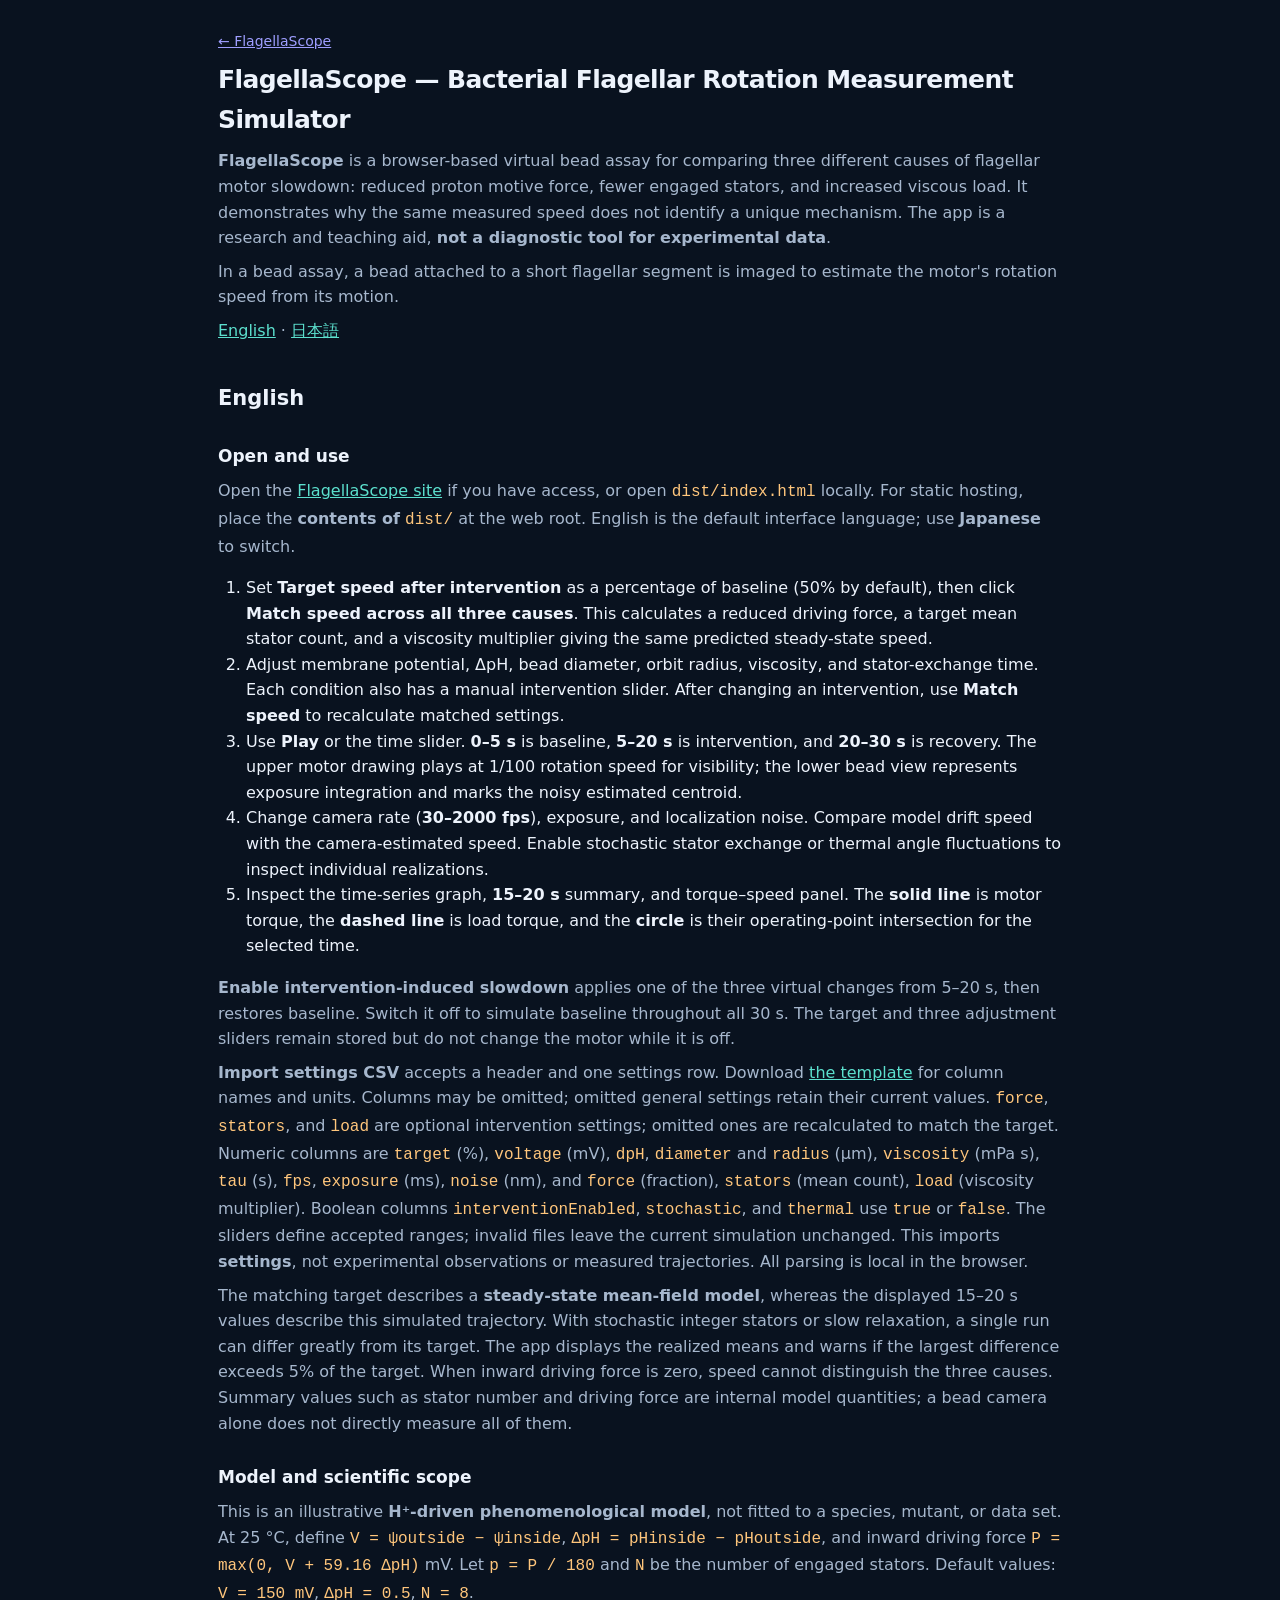
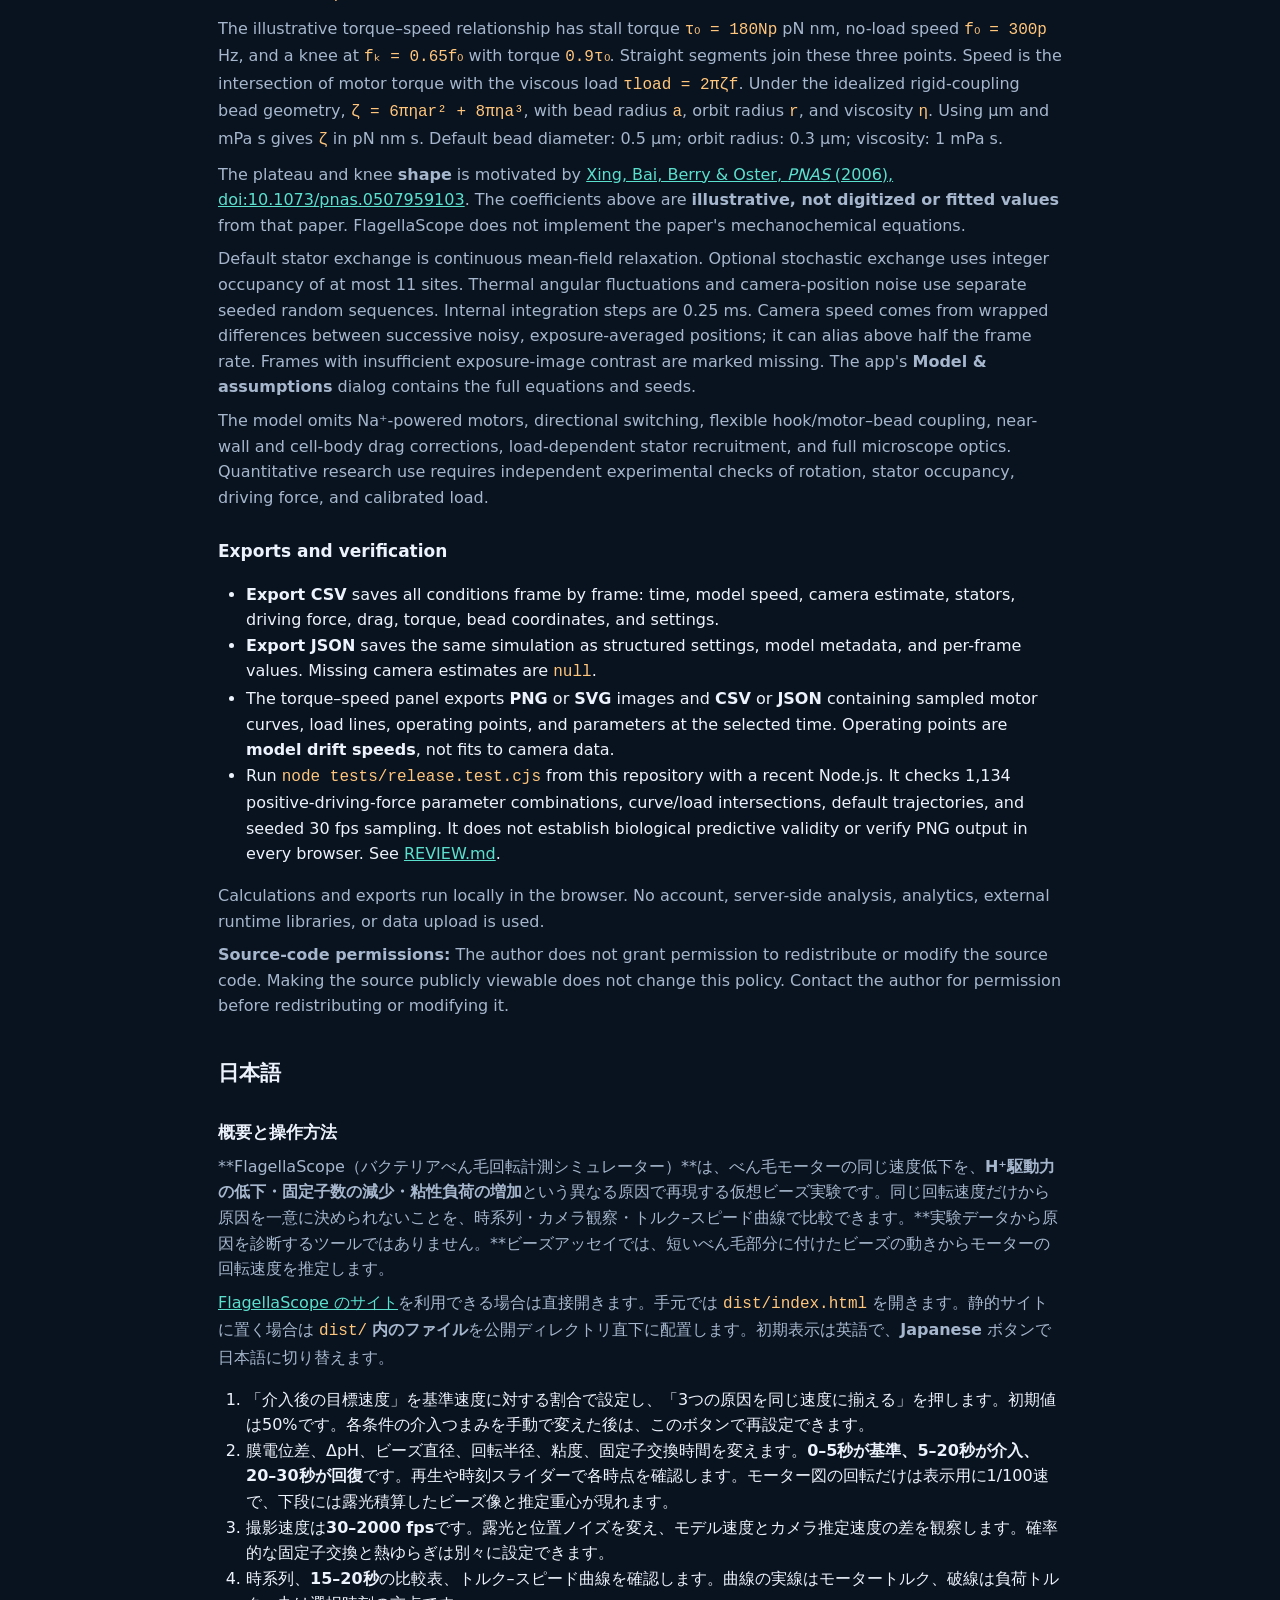
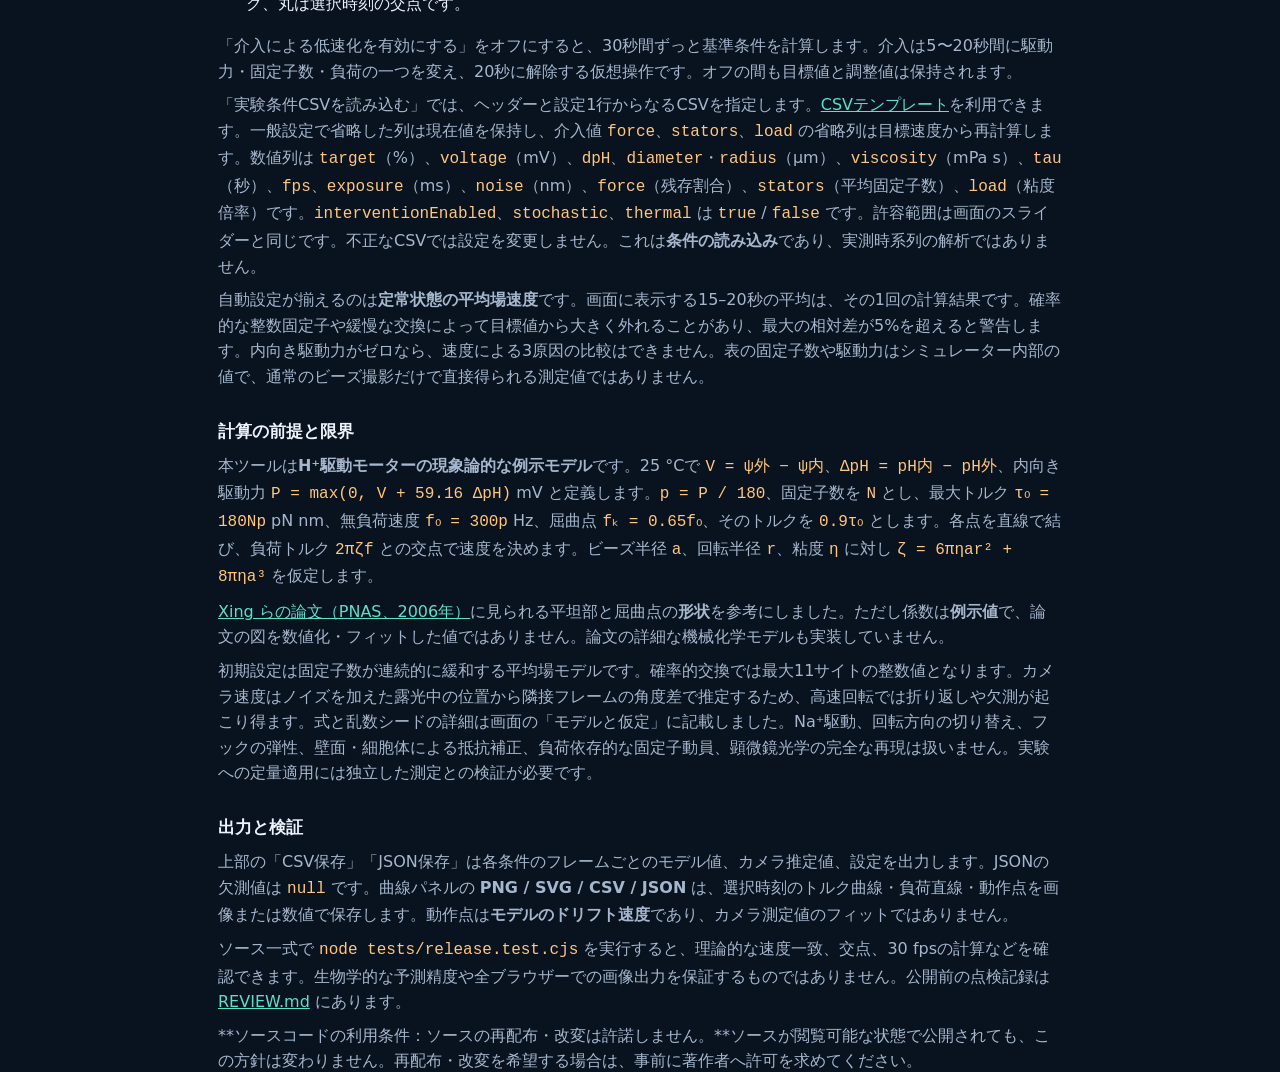
==== README.html @ 9fe5d540 "Add files via upload" ====
<!doctype html><html lang="en"><meta charset="utf-8"><meta name="viewport" content="width=device-width, initial-scale=1"><title>FlagellaScope README</title><link rel="stylesheet" href="style.css"><style>main{max-width:900px}article{overflow-wrap:anywhere}article p,article li{font-size:16px}article h2{margin-top:38px}article h3{margin-top:28px}article a{color:var(--green)}article code{color:var(--orange)}article ol,article ul{padding-left:28px}</style><main><p><a href="index.html">← FlagellaScope</a></p><article><h1>FlagellaScope — Bacterial Flagellar Rotation Measurement Simulator</h1>
<p><strong>FlagellaScope</strong> is a browser-based virtual bead assay for comparing three different causes of flagellar motor slowdown: reduced proton motive force, fewer engaged stators, and increased viscous load. It demonstrates why the same measured speed does not identify a unique mechanism. The app is a research and teaching aid, <strong>not a diagnostic tool for experimental data</strong>.</p>
<p>In a bead assay, a bead attached to a short flagellar segment is imaged to estimate the motor&#39;s rotation speed from its motion.</p>
<p><a href="#english">English</a> · <a href="#%E6%97%A5%E6%9C%AC%E8%AA%9E">日本語</a></p>
<h2>English</h2>
<h3>Open and use</h3>
<p>Open the <a href="https://motor-causality-lab.yvm001.chatgpt.site">FlagellaScope site</a> if you have access, or open <code>dist/index.html</code> locally. For static hosting, place the <strong>contents of</strong> <code>dist/</code> at the web root. English is the default interface language; use <strong>Japanese</strong> to switch.</p>
<ol>
<li>Set <strong>Target speed after intervention</strong> as a percentage of baseline (50% by default), then click <strong>Match speed across all three causes</strong>. This calculates a reduced driving force, a target mean stator count, and a viscosity multiplier giving the same predicted steady-state speed.</li>
<li>Adjust membrane potential, ΔpH, bead diameter, orbit radius, viscosity, and stator-exchange time. Each condition also has a manual intervention slider. After changing an intervention, use <strong>Match speed</strong> to recalculate matched settings.</li>
<li>Use <strong>Play</strong> or the time slider. <strong>0–5 s</strong> is baseline, <strong>5–20 s</strong> is intervention, and <strong>20–30 s</strong> is recovery. The upper motor drawing plays at 1/100 rotation speed for visibility; the lower bead view represents exposure integration and marks the noisy estimated centroid.</li>
<li>Change camera rate (<strong>30–2000 fps</strong>), exposure, and localization noise. Compare model drift speed with the camera-estimated speed. Enable stochastic stator exchange or thermal angle fluctuations to inspect individual realizations.</li>
<li>Inspect the time-series graph, <strong>15–20 s</strong> summary, and torque–speed panel. The <strong>solid line</strong> is motor torque, the <strong>dashed line</strong> is load torque, and the <strong>circle</strong> is their operating-point intersection for the selected time.</li>
</ol>
<p><strong>Enable intervention-induced slowdown</strong> applies one of the three virtual changes from 5–20 s, then restores baseline. Switch it off to simulate baseline throughout all 30 s. The target and three adjustment sliders remain stored but do not change the motor while it is off.</p>
<p><strong>Import settings CSV</strong> accepts a header and one settings row. Download <a href="conditions-template.csv">the template</a> for column names and units. Columns may be omitted; omitted general settings retain their current values. <code>force</code>, <code>stators</code>, and <code>load</code> are optional intervention settings; omitted ones are recalculated to match the target. Numeric columns are <code>target</code> (%), <code>voltage</code> (mV), <code>dpH</code>, <code>diameter</code> and <code>radius</code> (μm), <code>viscosity</code> (mPa s), <code>tau</code> (s), <code>fps</code>, <code>exposure</code> (ms), <code>noise</code> (nm), and <code>force</code> (fraction), <code>stators</code> (mean count), <code>load</code> (viscosity multiplier). Boolean columns <code>interventionEnabled</code>, <code>stochastic</code>, and <code>thermal</code> use <code>true</code> or <code>false</code>. The sliders define accepted ranges; invalid files leave the current simulation unchanged. This imports <strong>settings</strong>, not experimental observations or measured trajectories. All parsing is local in the browser.</p>
<p>The matching target describes a <strong>steady-state mean-field model</strong>, whereas the displayed 15–20 s values describe this simulated trajectory. With stochastic integer stators or slow relaxation, a single run can differ greatly from its target. The app displays the realized means and warns if the largest difference exceeds 5% of the target. When inward driving force is zero, speed cannot distinguish the three causes. Summary values such as stator number and driving force are internal model quantities; a bead camera alone does not directly measure all of them.</p>
<h3>Model and scientific scope</h3>
<p>This is an illustrative <strong>H⁺-driven phenomenological model</strong>, not fitted to a species, mutant, or data set. At 25 °C, define <code>V = ψoutside − ψinside</code>, <code>ΔpH = pHinside − pHoutside</code>, and inward driving force <code>P = max(0, V + 59.16 ΔpH)</code> mV. Let <code>p = P / 180</code> and <code>N</code> be the number of engaged stators. Default values: <code>V = 150 mV</code>, <code>ΔpH = 0.5</code>, <code>N = 8</code>.</p>
<p>The illustrative torque–speed relationship has stall torque <code>τ₀ = 180Np</code> pN nm, no-load speed <code>f₀ = 300p</code> Hz, and a knee at <code>fₖ = 0.65f₀</code> with torque <code>0.9τ₀</code>. Straight segments join these three points. Speed is the intersection of motor torque with the viscous load <code>τload = 2πζf</code>. Under the idealized rigid-coupling bead geometry, <code>ζ = 6πηar² + 8πηa³</code>, with bead radius <code>a</code>, orbit radius <code>r</code>, and viscosity <code>η</code>. Using μm and mPa s gives <code>ζ</code> in pN nm s. Default bead diameter: 0.5 μm; orbit radius: 0.3 μm; viscosity: 1 mPa s.</p>
<p>The plateau and knee <strong>shape</strong> is motivated by <a href="https://doi.org/10.1073/pnas.0507959103">Xing, Bai, Berry &amp; Oster, <em>PNAS</em> (2006), doi:10.1073/pnas.0507959103</a>. The coefficients above are <strong>illustrative, not digitized or fitted values</strong> from that paper. FlagellaScope does not implement the paper&#39;s mechanochemical equations.</p>
<p>Default stator exchange is continuous mean-field relaxation. Optional stochastic exchange uses integer occupancy of at most 11 sites. Thermal angular fluctuations and camera-position noise use separate seeded random sequences. Internal integration steps are 0.25 ms. Camera speed comes from wrapped differences between successive noisy, exposure-averaged positions; it can alias above half the frame rate. Frames with insufficient exposure-image contrast are marked missing. The app&#39;s <strong>Model &amp; assumptions</strong> dialog contains the full equations and seeds.</p>
<p>The model omits Na⁺-powered motors, directional switching, flexible hook/motor–bead coupling, near-wall and cell-body drag corrections, load-dependent stator recruitment, and full microscope optics. Quantitative research use requires independent experimental checks of rotation, stator occupancy, driving force, and calibrated load.</p>
<h3>Exports and verification</h3>
<ul>
<li><strong>Export CSV</strong> saves all conditions frame by frame: time, model speed, camera estimate, stators, driving force, drag, torque, bead coordinates, and settings.</li>
<li><strong>Export JSON</strong> saves the same simulation as structured settings, model metadata, and per-frame values. Missing camera estimates are <code>null</code>.</li>
<li>The torque–speed panel exports <strong>PNG</strong> or <strong>SVG</strong> images and <strong>CSV</strong> or <strong>JSON</strong> containing sampled motor curves, load lines, operating points, and parameters at the selected time. Operating points are <strong>model drift speeds</strong>, not fits to camera data.</li>
<li>Run <code>node tests/release.test.cjs</code> from this repository with a recent Node.js. It checks 1,134 positive-driving-force parameter combinations, curve/load intersections, default trajectories, and seeded 30 fps sampling. It does not establish biological predictive validity or verify PNG output in every browser. See <a href="REVIEW.md">REVIEW.md</a>.</li>
</ul>
<p>Calculations and exports run locally in the browser. No account, server-side analysis, analytics, external runtime libraries, or data upload is used.</p>
<p><strong>Source-code permissions:</strong> The author does not grant permission to redistribute or modify the source code. Making the source publicly viewable does not change this policy. Contact the author for permission before redistributing or modifying it.</p>
<h2>日本語</h2>
<h3>概要と操作方法</h3>
<p>**FlagellaScope（バクテリアべん毛回転計測シミュレーター）**は、べん毛モーターの同じ速度低下を、<strong>H⁺駆動力の低下・固定子数の減少・粘性負荷の増加</strong>という異なる原因で再現する仮想ビーズ実験です。同じ回転速度だけから原因を一意に決められないことを、時系列・カメラ観察・トルク–スピード曲線で比較できます。**実験データから原因を診断するツールではありません。**ビーズアッセイでは、短いべん毛部分に付けたビーズの動きからモーターの回転速度を推定します。</p>
<p><a href="https://motor-causality-lab.yvm001.chatgpt.site">FlagellaScope のサイト</a>を利用できる場合は直接開きます。手元では <code>dist/index.html</code> を開きます。静的サイトに置く場合は <code>dist/</code> <strong>内のファイル</strong>を公開ディレクトリ直下に配置します。初期表示は英語で、<strong>Japanese</strong> ボタンで日本語に切り替えます。</p>
<ol>
<li>「介入後の目標速度」を基準速度に対する割合で設定し、「3つの原因を同じ速度に揃える」を押します。初期値は50%です。各条件の介入つまみを手動で変えた後は、このボタンで再設定できます。</li>
<li>膜電位差、ΔpH、ビーズ直径、回転半径、粘度、固定子交換時間を変えます。<strong>0–5秒が基準、5–20秒が介入、20–30秒が回復</strong>です。再生や時刻スライダーで各時点を確認します。モーター図の回転だけは表示用に1/100速で、下段には露光積算したビーズ像と推定重心が現れます。</li>
<li>撮影速度は<strong>30–2000 fps</strong>です。露光と位置ノイズを変え、モデル速度とカメラ推定速度の差を観察します。確率的な固定子交換と熱ゆらぎは別々に設定できます。</li>
<li>時系列、<strong>15–20秒</strong>の比較表、トルク–スピード曲線を確認します。曲線の実線はモータートルク、破線は負荷トルク、丸は選択時刻の交点です。</li>
</ol>
<p>「介入による低速化を有効にする」をオフにすると、30秒間ずっと基準条件を計算します。介入は5〜20秒間に駆動力・固定子数・負荷の一つを変え、20秒に解除する仮想操作です。オフの間も目標値と調整値は保持されます。</p>
<p>「実験条件CSVを読み込む」では、ヘッダーと設定1行からなるCSVを指定します。<a href="conditions-template.csv">CSVテンプレート</a>を利用できます。一般設定で省略した列は現在値を保持し、介入値 <code>force</code>、<code>stators</code>、<code>load</code> の省略列は目標速度から再計算します。数値列は <code>target</code>（%）、<code>voltage</code>（mV）、<code>dpH</code>、<code>diameter</code>・<code>radius</code>（μm）、<code>viscosity</code>（mPa s）、<code>tau</code>（秒）、<code>fps</code>、<code>exposure</code>（ms）、<code>noise</code>（nm）、<code>force</code>（残存割合）、<code>stators</code>（平均固定子数）、<code>load</code>（粘度倍率）です。<code>interventionEnabled</code>、<code>stochastic</code>、<code>thermal</code> は <code>true</code> / <code>false</code> です。許容範囲は画面のスライダーと同じです。不正なCSVでは設定を変更しません。これは<strong>条件の読み込み</strong>であり、実測時系列の解析ではありません。</p>
<p>自動設定が揃えるのは<strong>定常状態の平均場速度</strong>です。画面に表示する15–20秒の平均は、その1回の計算結果です。確率的な整数固定子や緩慢な交換によって目標値から大きく外れることがあり、最大の相対差が5%を超えると警告します。内向き駆動力がゼロなら、速度による3原因の比較はできません。表の固定子数や駆動力はシミュレーター内部の値で、通常のビーズ撮影だけで直接得られる測定値ではありません。</p>
<h3>計算の前提と限界</h3>
<p>本ツールは<strong>H⁺駆動モーターの現象論的な例示モデル</strong>です。25 °Cで <code>V = ψ外 − ψ内</code>、<code>ΔpH = pH内 − pH外</code>、内向き駆動力 <code>P = max(0, V + 59.16 ΔpH)</code> mV と定義します。<code>p = P / 180</code>、固定子数を <code>N</code> とし、最大トルク <code>τ₀ = 180Np</code> pN nm、無負荷速度 <code>f₀ = 300p</code> Hz、屈曲点 <code>fₖ = 0.65f₀</code>、そのトルクを <code>0.9τ₀</code> とします。各点を直線で結び、負荷トルク <code>2πζf</code> との交点で速度を決めます。ビーズ半径 <code>a</code>、回転半径 <code>r</code>、粘度 <code>η</code> に対し <code>ζ = 6πηar² + 8πηa³</code> を仮定します。</p>
<p><a href="https://doi.org/10.1073/pnas.0507959103">Xing らの論文（PNAS、2006年）</a>に見られる平坦部と屈曲点の<strong>形状</strong>を参考にしました。ただし係数は<strong>例示値</strong>で、論文の図を数値化・フィットした値ではありません。論文の詳細な機械化学モデルも実装していません。</p>
<p>初期設定は固定子数が連続的に緩和する平均場モデルです。確率的交換では最大11サイトの整数値となります。カメラ速度はノイズを加えた露光中の位置から隣接フレームの角度差で推定するため、高速回転では折り返しや欠測が起こり得ます。式と乱数シードの詳細は画面の「モデルと仮定」に記載しました。Na⁺駆動、回転方向の切り替え、フックの弾性、壁面・細胞体による抵抗補正、負荷依存的な固定子動員、顕微鏡光学の完全な再現は扱いません。実験への定量適用には独立した測定との検証が必要です。</p>
<h3>出力と検証</h3>
<p>上部の「CSV保存」「JSON保存」は各条件のフレームごとのモデル値、カメラ推定値、設定を出力します。JSONの欠測値は <code>null</code> です。曲線パネルの <strong>PNG / SVG / CSV / JSON</strong> は、選択時刻のトルク曲線・負荷直線・動作点を画像または数値で保存します。動作点は<strong>モデルのドリフト速度</strong>であり、カメラ測定値のフィットではありません。</p>
<p>ソース一式で <code>node tests/release.test.cjs</code> を実行すると、理論的な速度一致、交点、30 fpsの計算などを確認できます。生物学的な予測精度や全ブラウザーでの画像出力を保証するものではありません。公開前の点検記録は <a href="REVIEW.md">REVIEW.md</a> にあります。</p>
<p>**ソースコードの利用条件：ソースの再配布・改変は許諾しません。**ソースが閲覧可能な状態で公開されても、この方針は変わりません。再配布・改変を希望する場合は、事前に著作者へ許可を求めてください。</p>
</article></main></html>
---- style.css ----
*{box-sizing:border-box} :root{color-scheme:dark;--bg:#09121f;--panel:#101e30;--line:#29394e;--text:#edf3fc;--muted:#a6b7cd;--green:#5ce0ce;--blue:#79aaff;--orange:#ffc67c}body{margin:0;background:var(--bg);color:var(--text);font:16px/1.6 system-ui,-apple-system,'Noto Sans JP',sans-serif}header{padding:22px 32px;border-bottom:1px solid var(--line);display:flex;align-items:center;justify-content:space-between;gap:20px}h1{font-size:25px;margin:2px 0;font-weight:650;letter-spacing:-.6px}h2{font-size:21px;margin:0}h3{font-size:17px;margin:24px 0 6px}p{color:var(--muted);margin:8px 0;font-size:14px}.kicker{font-size:12px;color:var(--green);letter-spacing:1.7px;font-weight:650}button,select{font:inherit;font-size:14px;color:var(--text);border:1px solid var(--line);background:#18283d;border-radius:8px;padding:9px 13px;cursor:pointer}button:hover{background:#233a52}button:focus-visible,select:focus-visible,input:focus-visible{outline:2px solid var(--green);outline-offset:3px}.primary{background:var(--green);color:#062b2a;border-color:var(--green);font-weight:650}.primary:hover{background:#8aeee0}main{max-width:1700px;margin:auto;padding:22px 28px 50px}.intro{display:flex;align-items:center;justify-content:space-between;gap:20px;margin-bottom:24px}.intro h2{font-size:27px}.badge{font-size:13px;color:#b6cde5;border:1px solid var(--line);border-radius:20px;padding:6px 12px;white-space:nowrap}.bench{display:grid;grid-template-columns:285px minmax(0,1fr);gap:20px}.controls{border:1px solid var(--line);border-radius:14px;background:var(--panel);padding:19px;align-self:start}.section-head{display:flex;justify-content:space-between;align-items:center;gap:15px;flex-wrap:wrap}.section-head h2{font-size:18px}.control-group{padding:22px 0;border-bottom:1px solid var(--line)}.control-group:last-child{border:0;padding-bottom:0}.control-group>label,.field>label{display:flex;justify-content:space-between;gap:10px;font-size:14px;margin:14px 0 7px}.field output,output{font-variant-numeric:tabular-nums;color:#e5f4ff}.field small{color:var(--muted);font-size:12px}.field{margin:14px 0}input[type=range]{width:100%;accent-color:var(--green);cursor:pointer}.control-group button{width:100%;margin-top:12px}.check{justify-content:flex-start!important;align-items:center}.check input{accent-color:var(--green);width:17px;height:17px}.transport{display:flex;align-items:center;gap:10px;flex-wrap:wrap;padding:14px;background:var(--panel);border:1px solid var(--line);border-radius:12px}.transport input{flex:1;min-width:100px}.transport label{font-size:14px}.transport output{min-width:65px;font-size:14px}.timeline-labels{display:flex;justify-content:space-between;color:var(--muted);font-size:12px;margin:8px 4px 15px}.lanes{display:grid;grid-template-columns:repeat(3,minmax(0,1fr));gap:12px}.lane{--accent:var(--green);border:1px solid var(--line);border-top:3px solid var(--accent);background:var(--panel);border-radius:12px;overflow:hidden;padding:16px}.lane h3{font-size:17px;margin:0;color:var(--accent)}.lane .tag{font-size:12px;color:var(--muted)}.speed{font-size:33px;letter-spacing:-1px;font-variant-numeric:tabular-nums;line-height:1.25;margin-top:12px}.speed small{font-size:14px;color:var(--muted);letter-spacing:0}.lane canvas{width:100%;height:auto;display:block;margin:5px 0}.stats{display:grid;grid-template-columns:1fr auto;font-size:13px;gap:5px}.stats span:nth-child(odd){color:var(--muted)}.adjust{padding-top:12px;border-top:1px solid var(--line);margin-top:12px}.adjust label{display:flex;justify-content:space-between;font-size:13px}.warning{min-height:44px;margin-top:10px;color:var(--orange);font-size:12px;line-height:1.5}.view-note{font-size:12px;margin:13px 3px 20px}.plot-panel,.comparison{background:var(--panel);border:1px solid var(--line);padding:20px;border-radius:12px;margin-top:18px}.plot-panel canvas{display:block;width:100%;height:auto;margin-top:15px}.table-wrap{overflow:auto}table{border-collapse:collapse;width:100%;font-size:14px;margin:18px 0}th,td{text-align:right;padding:10px;border-bottom:1px solid var(--line);white-space:nowrap;font-variant-numeric:tabular-nums}th:first-child,td:first-child{text-align:left}th{font-weight:500;color:var(--muted)}th:nth-child(2){color:var(--green)}th:nth-child(3){color:var(--blue)}th:nth-child(4){color:var(--orange)}#matchStatus{font-size:13px;color:var(--green);margin-top:10px}dialog{background:var(--panel);color:var(--text);border:1px solid var(--line);border-radius:14px;max-width:800px;width:calc(100% - 30px);max-height:85vh;padding:0}dialog::backdrop{background:#000a}.modal{padding:28px}.modal p{font-size:15px}.close{float:right;font-size:22px;padding:1px 12px}@media(min-width:1600px){.lane canvas{max-height:300px}}@media(max-width:1150px){.bench{grid-template-columns:240px minmax(0,1fr)}main{padding:20px 16px}.lane{padding:11px}.speed{font-size:27px}.stats{font-size:12px}}@media(max-width:900px){.bench{display:flex;flex-direction:column}.controls{width:100%;display:grid;grid-template-columns:repeat(3,minmax(0,1fr));gap:20px}.controls>.section-head{grid-column:1/-1}.control-group{border:0;padding:0}.intro{align-items:flex-start}.badge{white-space:normal}}@media(max-width:620px){header{padding:16px}.intro{display:block}.badge{display:inline-block;margin-top:10px}.intro h2{font-size:23px}.controls{display:block}.control-group{padding-top:20px}.lanes{grid-template-columns:1fr}.lane{padding:18px}.lane canvas{height:260px;width:100%;object-fit:contain}.speed{font-size:34px}.stats{font-size:14px}.transport{gap:8px}.transport input{order:8;flex-basis:70%}.timeline-labels{font-size:11px}.plot-panel{padding:14px}.plot-panel canvas{min-height:180px}.section-head select{max-width:100%}h1{font-size:21px}}
header{flex-wrap:wrap}header>div{flex:1;min-width:200px}
 #matchStatus.warning-state{color:var(--orange)}
 .torque-plot{overflow-x:auto}.torque-plot svg{display:block;width:100%;height:auto;min-width:640px}.plot-actions{display:flex;gap:8px;flex-wrap:wrap}

.header-actions{display:flex;align-items:center;gap:12px;flex-wrap:wrap}.header-actions a,.control-group a{color:var(--green)}.assay-note{max-width:760px;font-size:14px;margin:3px 0 0}.control-group input[type=file]{width:100%;max-width:100%;font-size:13px}.control-group input[type=file]::file-selector-button{font:inherit;color:var(--text);background:#18283d;border:1px solid var(--line);border-radius:8px;padding:6px;cursor:pointer}.control-group input:disabled{opacity:.45;cursor:not-allowed}#importStatus{overflow-wrap:anywhere}
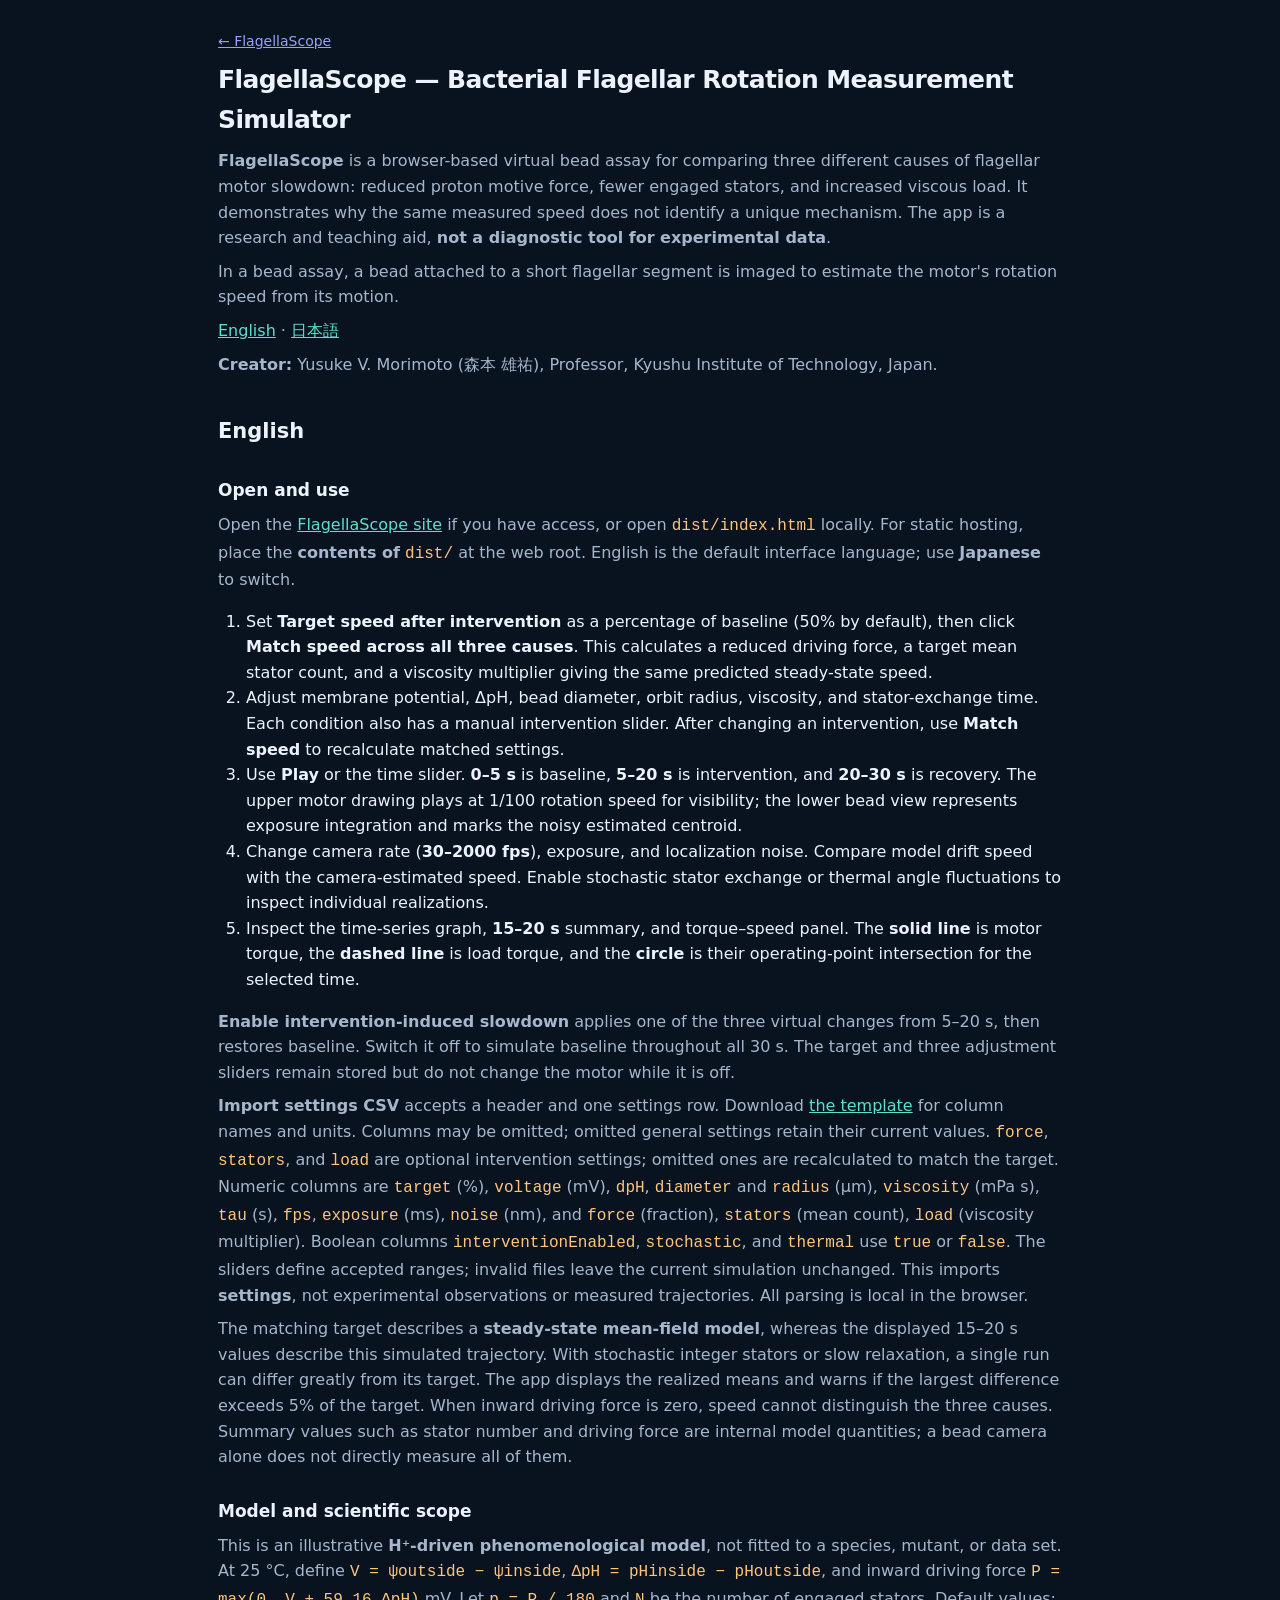
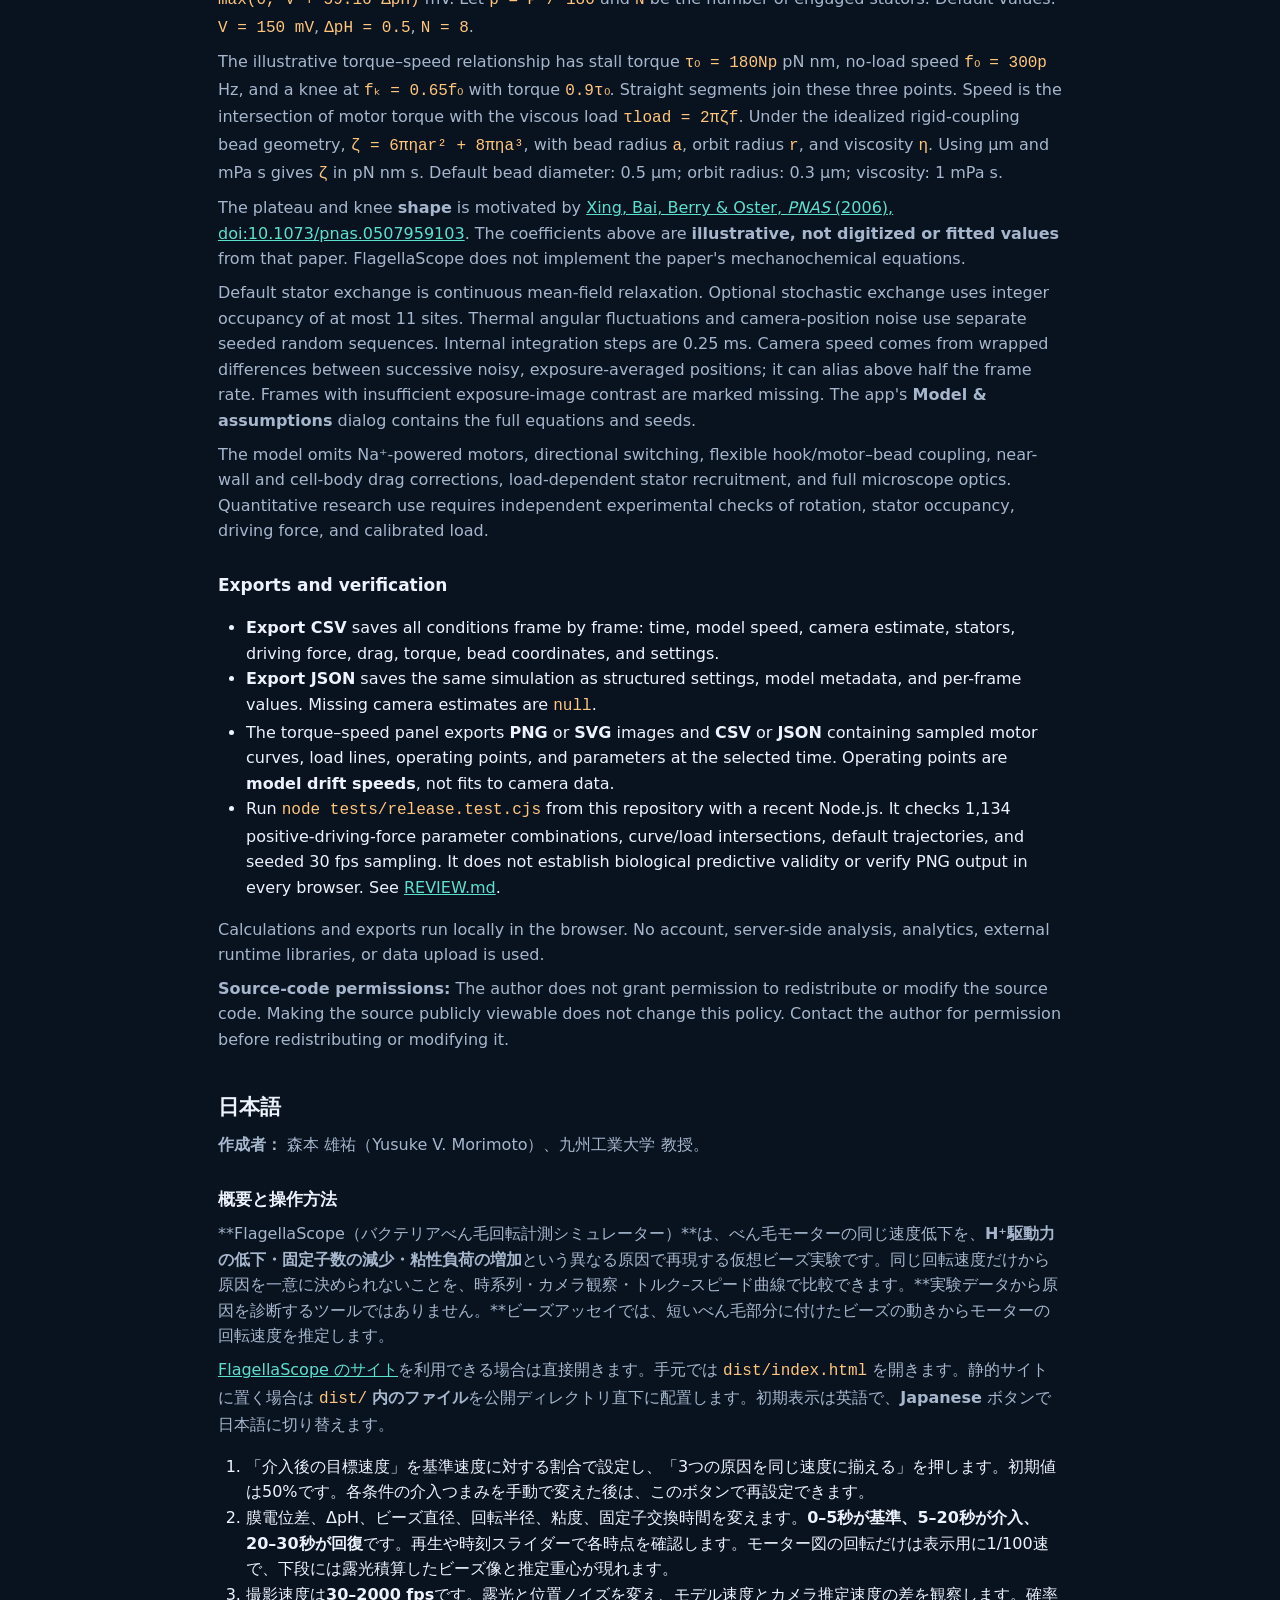
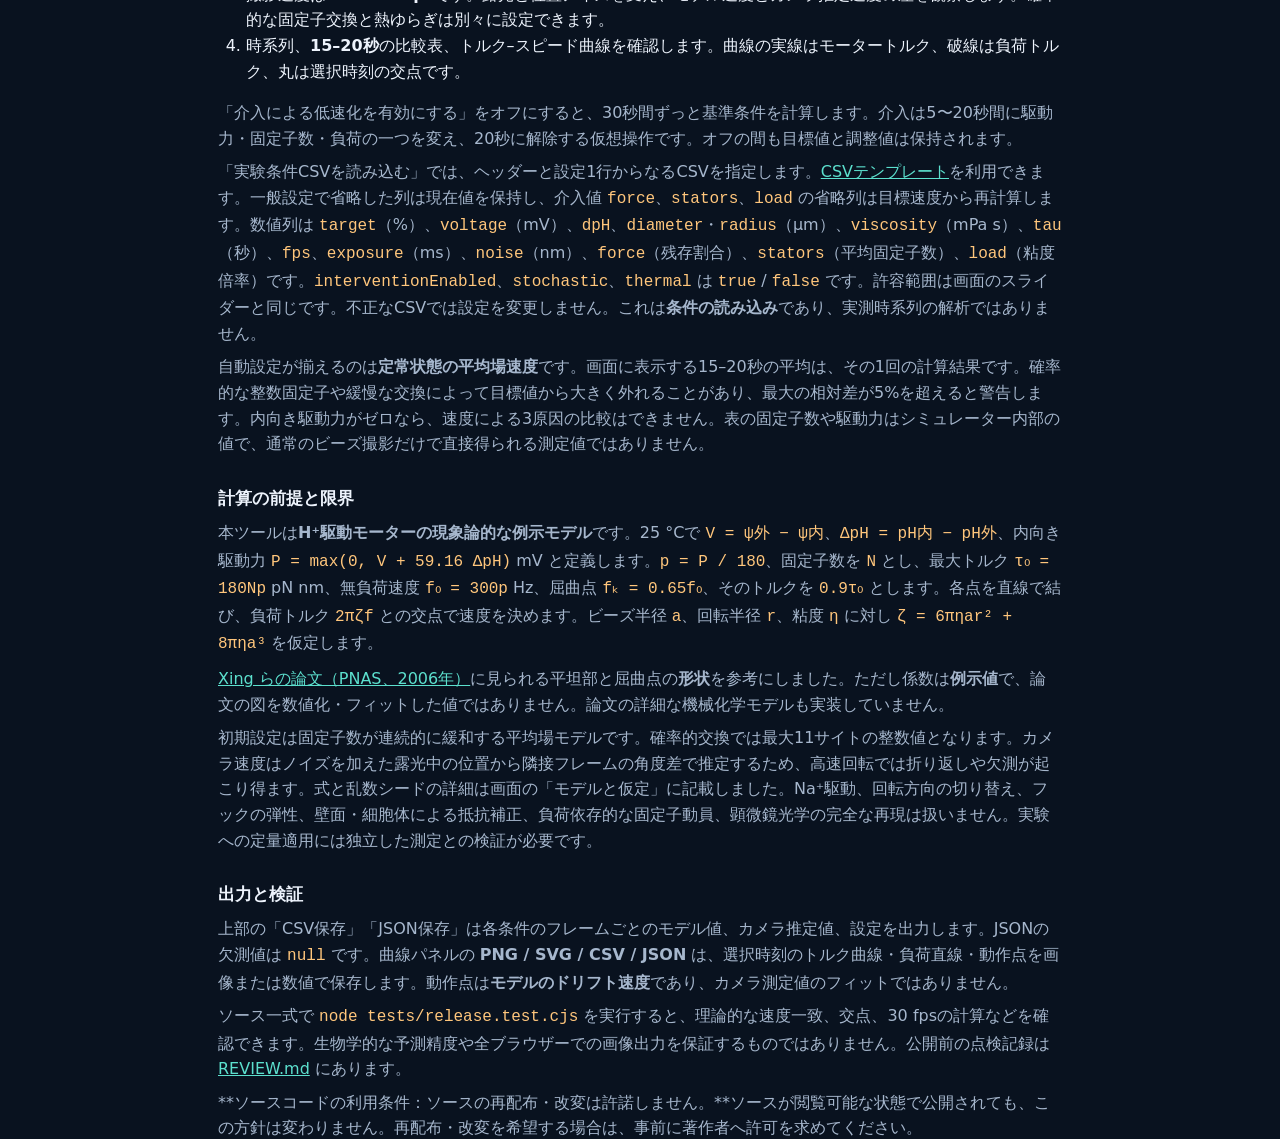
==== commit cb48d7b5: "Add files via upload" ====
--- a/README.html
+++ b/README.html
@@ -2,6 +2,7 @@
 <p><strong>FlagellaScope</strong> is a browser-based virtual bead assay for comparing three different causes of flagellar motor slowdown: reduced proton motive force, fewer engaged stators, and increased viscous load. It demonstrates why the same measured speed does not identify a unique mechanism. The app is a research and teaching aid, <strong>not a diagnostic tool for experimental data</strong>.</p>
 <p>In a bead assay, a bead attached to a short flagellar segment is imaged to estimate the motor&#39;s rotation speed from its motion.</p>
 <p><a href="#english">English</a> · <a href="#%E6%97%A5%E6%9C%AC%E8%AA%9E">日本語</a></p>
+<p><strong>Creator:</strong> Yusuke V. Morimoto (森本 雄祐), Professor, Kyushu Institute of Technology, Japan.</p>
 <h2>English</h2>
 <h3>Open and use</h3>
 <p>Open the <a href="https://motor-causality-lab.yvm001.chatgpt.site">FlagellaScope site</a> if you have access, or open <code>dist/index.html</code> locally. For static hosting, place the <strong>contents of</strong> <code>dist/</code> at the web root. English is the default interface language; use <strong>Japanese</strong> to switch.</p>
@@ -31,6 +32,7 @@
 <p>Calculations and exports run locally in the browser. No account, server-side analysis, analytics, external runtime libraries, or data upload is used.</p>
 <p><strong>Source-code permissions:</strong> The author does not grant permission to redistribute or modify the source code. Making the source publicly viewable does not change this policy. Contact the author for permission before redistributing or modifying it.</p>
 <h2>日本語</h2>
+<p><strong>作成者：</strong> 森本 雄祐（Yusuke V. Morimoto）、九州工業大学 教授。</p>
 <h3>概要と操作方法</h3>
 <p>**FlagellaScope（バクテリアべん毛回転計測シミュレーター）**は、べん毛モーターの同じ速度低下を、<strong>H⁺駆動力の低下・固定子数の減少・粘性負荷の増加</strong>という異なる原因で再現する仮想ビーズ実験です。同じ回転速度だけから原因を一意に決められないことを、時系列・カメラ観察・トルク–スピード曲線で比較できます。**実験データから原因を診断するツールではありません。**ビーズアッセイでは、短いべん毛部分に付けたビーズの動きからモーターの回転速度を推定します。</p>
 <p><a href="https://motor-causality-lab.yvm001.chatgpt.site">FlagellaScope のサイト</a>を利用できる場合は直接開きます。手元では <code>dist/index.html</code> を開きます。静的サイトに置く場合は <code>dist/</code> <strong>内のファイル</strong>を公開ディレクトリ直下に配置します。初期表示は英語で、<strong>Japanese</strong> ボタンで日本語に切り替えます。</p>
--- a/style.css
+++ b/style.css
@@ -1,6 +1,7 @@
 *{box-sizing:border-box} :root{color-scheme:dark;--bg:#09121f;--panel:#101e30;--line:#29394e;--text:#edf3fc;--muted:#a6b7cd;--green:#5ce0ce;--blue:#79aaff;--orange:#ffc67c}body{margin:0;background:var(--bg);color:var(--text);font:16px/1.6 system-ui,-apple-system,'Noto Sans JP',sans-serif}header{padding:22px 32px;border-bottom:1px solid var(--line);display:flex;align-items:center;justify-content:space-between;gap:20px}h1{font-size:25px;margin:2px 0;font-weight:650;letter-spacing:-.6px}h2{font-size:21px;margin:0}h3{font-size:17px;margin:24px 0 6px}p{color:var(--muted);margin:8px 0;font-size:14px}.kicker{font-size:12px;color:var(--green);letter-spacing:1.7px;font-weight:650}button,select{font:inherit;font-size:14px;color:var(--text);border:1px solid var(--line);background:#18283d;border-radius:8px;padding:9px 13px;cursor:pointer}button:hover{background:#233a52}button:focus-visible,select:focus-visible,input:focus-visible{outline:2px solid var(--green);outline-offset:3px}.primary{background:var(--green);color:#062b2a;border-color:var(--green);font-weight:650}.primary:hover{background:#8aeee0}main{max-width:1700px;margin:auto;padding:22px 28px 50px}.intro{display:flex;align-items:center;justify-content:space-between;gap:20px;margin-bottom:24px}.intro h2{font-size:27px}.badge{font-size:13px;color:#b6cde5;border:1px solid var(--line);border-radius:20px;padding:6px 12px;white-space:nowrap}.bench{display:grid;grid-template-columns:285px minmax(0,1fr);gap:20px}.controls{border:1px solid var(--line);border-radius:14px;background:var(--panel);padding:19px;align-self:start}.section-head{display:flex;justify-content:space-between;align-items:center;gap:15px;flex-wrap:wrap}.section-head h2{font-size:18px}.control-group{padding:22px 0;border-bottom:1px solid var(--line)}.control-group:last-child{border:0;padding-bottom:0}.control-group>label,.field>label{display:flex;justify-content:space-between;gap:10px;font-size:14px;margin:14px 0 7px}.field output,output{font-variant-numeric:tabular-nums;color:#e5f4ff}.field small{color:var(--muted);font-size:12px}.field{margin:14px 0}input[type=range]{width:100%;accent-color:var(--green);cursor:pointer}.control-group button{width:100%;margin-top:12px}.check{justify-content:flex-start!important;align-items:center}.check input{accent-color:var(--green);width:17px;height:17px}.transport{display:flex;align-items:center;gap:10px;flex-wrap:wrap;padding:14px;background:var(--panel);border:1px solid var(--line);border-radius:12px}.transport input{flex:1;min-width:100px}.transport label{font-size:14px}.transport output{min-width:65px;font-size:14px}.timeline-labels{display:flex;justify-content:space-between;color:var(--muted);font-size:12px;margin:8px 4px 15px}.lanes{display:grid;grid-template-columns:repeat(3,minmax(0,1fr));gap:12px}.lane{--accent:var(--green);border:1px solid var(--line);border-top:3px solid var(--accent);background:var(--panel);border-radius:12px;overflow:hidden;padding:16px}.lane h3{font-size:17px;margin:0;color:var(--accent)}.lane .tag{font-size:12px;color:var(--muted)}.speed{font-size:33px;letter-spacing:-1px;font-variant-numeric:tabular-nums;line-height:1.25;margin-top:12px}.speed small{font-size:14px;color:var(--muted);letter-spacing:0}.lane canvas{width:100%;height:auto;display:block;margin:5px 0}.stats{display:grid;grid-template-columns:1fr auto;font-size:13px;gap:5px}.stats span:nth-child(odd){color:var(--muted)}.adjust{padding-top:12px;border-top:1px solid var(--line);margin-top:12px}.adjust label{display:flex;justify-content:space-between;font-size:13px}.warning{min-height:44px;margin-top:10px;color:var(--orange);font-size:12px;line-height:1.5}.view-note{font-size:12px;margin:13px 3px 20px}.plot-panel,.comparison{background:var(--panel);border:1px solid var(--line);padding:20px;border-radius:12px;margin-top:18px}.plot-panel canvas{display:block;width:100%;height:auto;margin-top:15px}.table-wrap{overflow:auto}table{border-collapse:collapse;width:100%;font-size:14px;margin:18px 0}th,td{text-align:right;padding:10px;border-bottom:1px solid var(--line);white-space:nowrap;font-variant-numeric:tabular-nums}th:first-child,td:first-child{text-align:left}th{font-weight:500;color:var(--muted)}th:nth-child(2){color:var(--green)}th:nth-child(3){color:var(--blue)}th:nth-child(4){color:var(--orange)}#matchStatus{font-size:13px;color:var(--green);margin-top:10px}dialog{background:var(--panel);color:var(--text);border:1px solid var(--line);border-radius:14px;max-width:800px;width:calc(100% - 30px);max-height:85vh;padding:0}dialog::backdrop{background:#000a}.modal{padding:28px}.modal p{font-size:15px}.close{float:right;font-size:22px;padding:1px 12px}@media(min-width:1600px){.lane canvas{max-height:300px}}@media(max-width:1150px){.bench{grid-template-columns:240px minmax(0,1fr)}main{padding:20px 16px}.lane{padding:11px}.speed{font-size:27px}.stats{font-size:12px}}@media(max-width:900px){.bench{display:flex;flex-direction:column}.controls{width:100%;display:grid;grid-template-columns:repeat(3,minmax(0,1fr));gap:20px}.controls>.section-head{grid-column:1/-1}.control-group{border:0;padding:0}.intro{align-items:flex-start}.badge{white-space:normal}}@media(max-width:620px){header{padding:16px}.intro{display:block}.badge{display:inline-block;margin-top:10px}.intro h2{font-size:23px}.controls{display:block}.control-group{padding-top:20px}.lanes{grid-template-columns:1fr}.lane{padding:18px}.lane canvas{height:260px;width:100%;object-fit:contain}.speed{font-size:34px}.stats{font-size:14px}.transport{gap:8px}.transport input{order:8;flex-basis:70%}.timeline-labels{font-size:11px}.plot-panel{padding:14px}.plot-panel canvas{min-height:180px}.section-head select{max-width:100%}h1{font-size:21px}}
-header{flex-wrap:wrap}header>div{flex:1;min-width:200px}
+header{flex-wrap:wrap}header>div:first-child{flex:1 1 480px;min-width:200px}
  #matchStatus.warning-state{color:var(--orange)}
  .torque-plot{overflow-x:auto}.torque-plot svg{display:block;width:100%;height:auto;min-width:640px}.plot-actions{display:flex;gap:8px;flex-wrap:wrap}
 
 .header-actions{display:flex;align-items:center;gap:12px;flex-wrap:wrap}.header-actions a,.control-group a{color:var(--green)}.assay-note{max-width:760px;font-size:14px;margin:3px 0 0}.control-group input[type=file]{width:100%;max-width:100%;font-size:13px}.control-group input[type=file]::file-selector-button{font:inherit;color:var(--text);background:#18283d;border:1px solid var(--line);border-radius:8px;padding:6px;cursor:pointer}.control-group input:disabled{opacity:.45;cursor:not-allowed}#importStatus{overflow-wrap:anywhere}
+.header-actions{flex:0 0 auto;justify-content:flex-end;margin-left:auto}@media(max-width:620px){.header-actions{width:100%;justify-content:flex-end}}
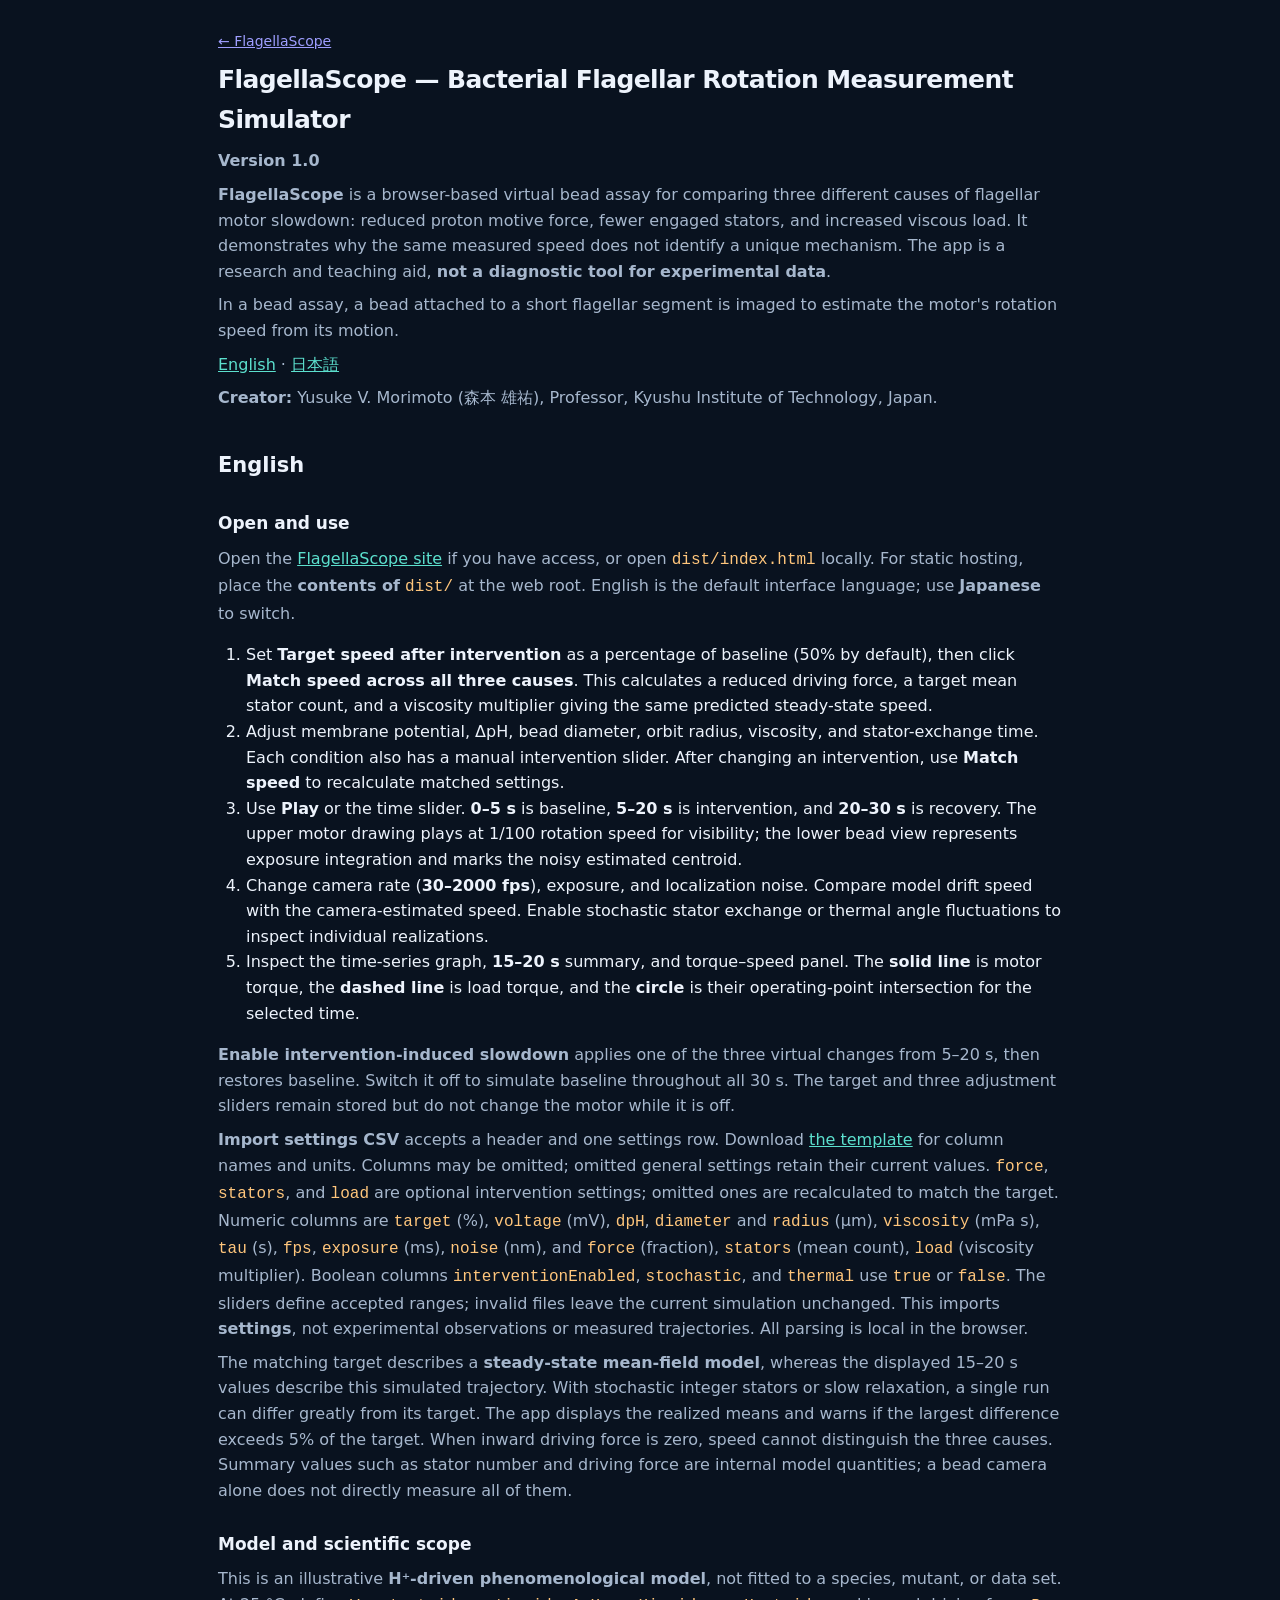
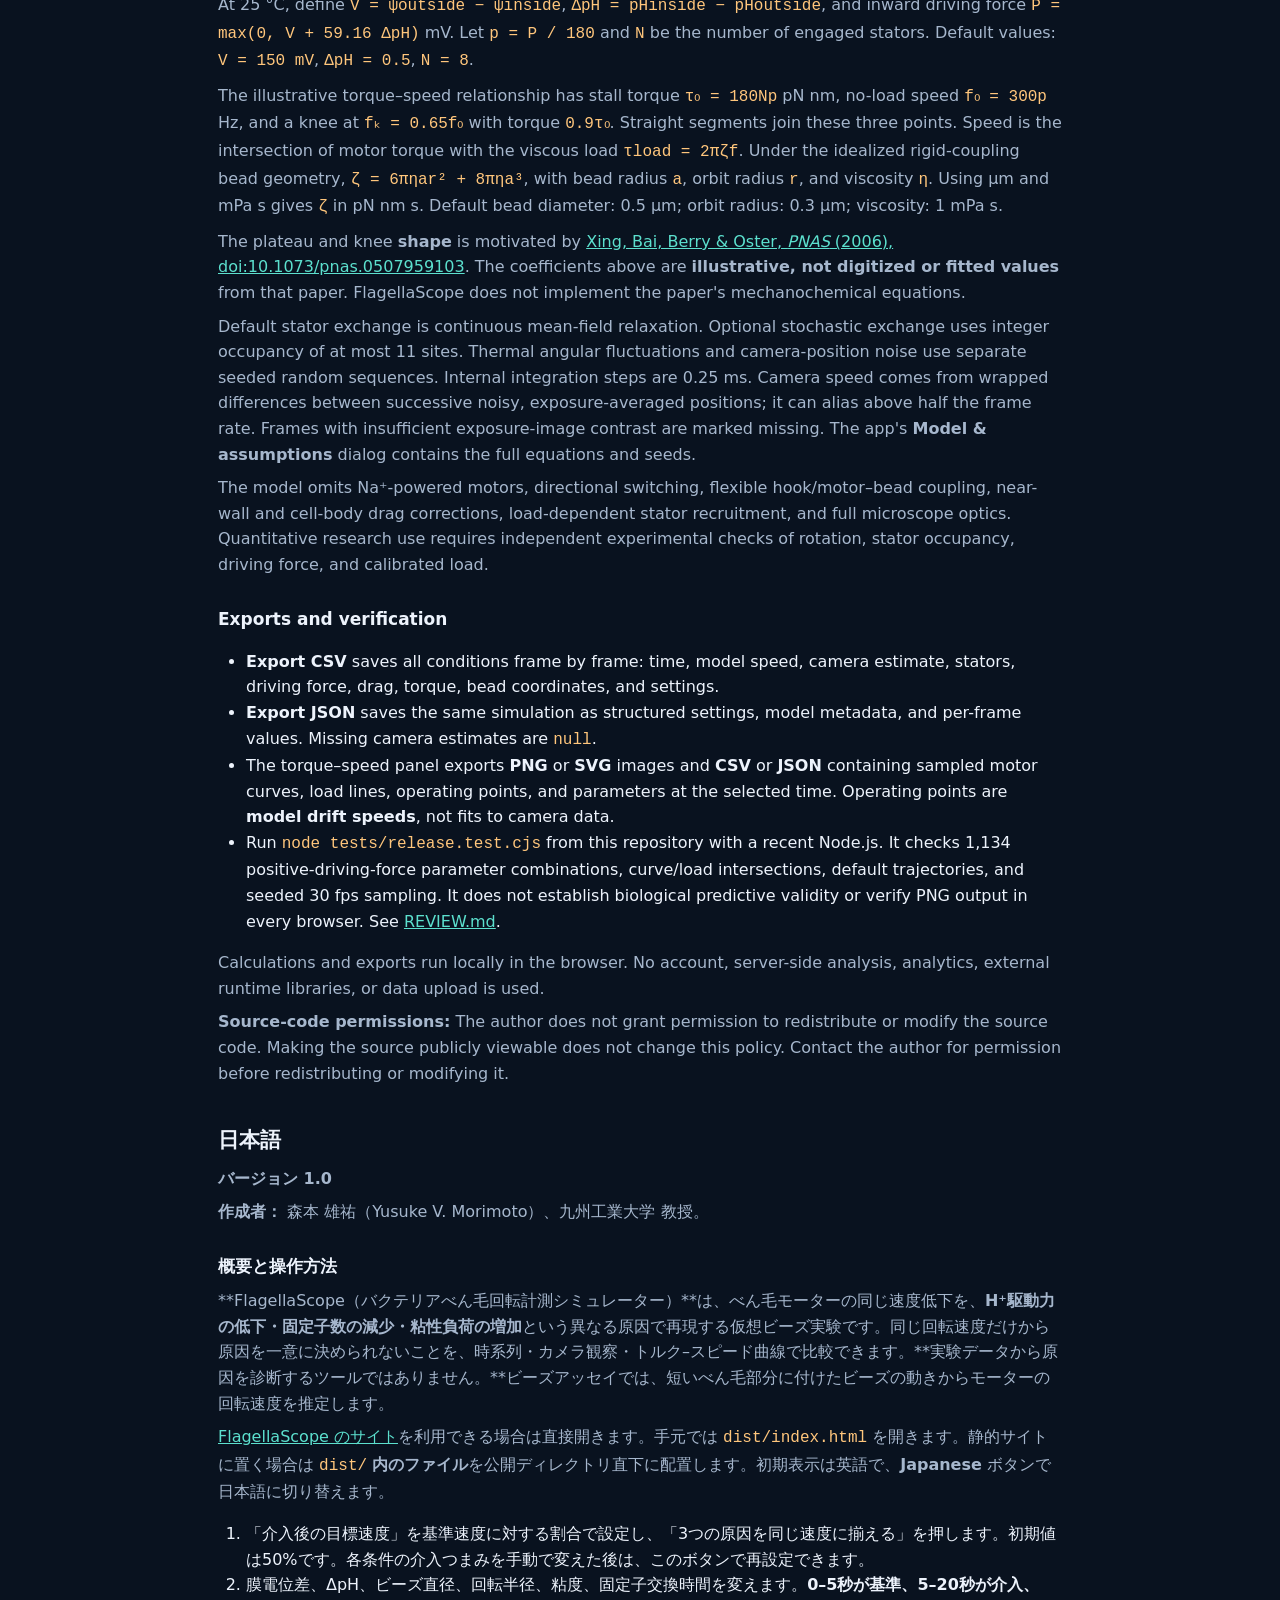
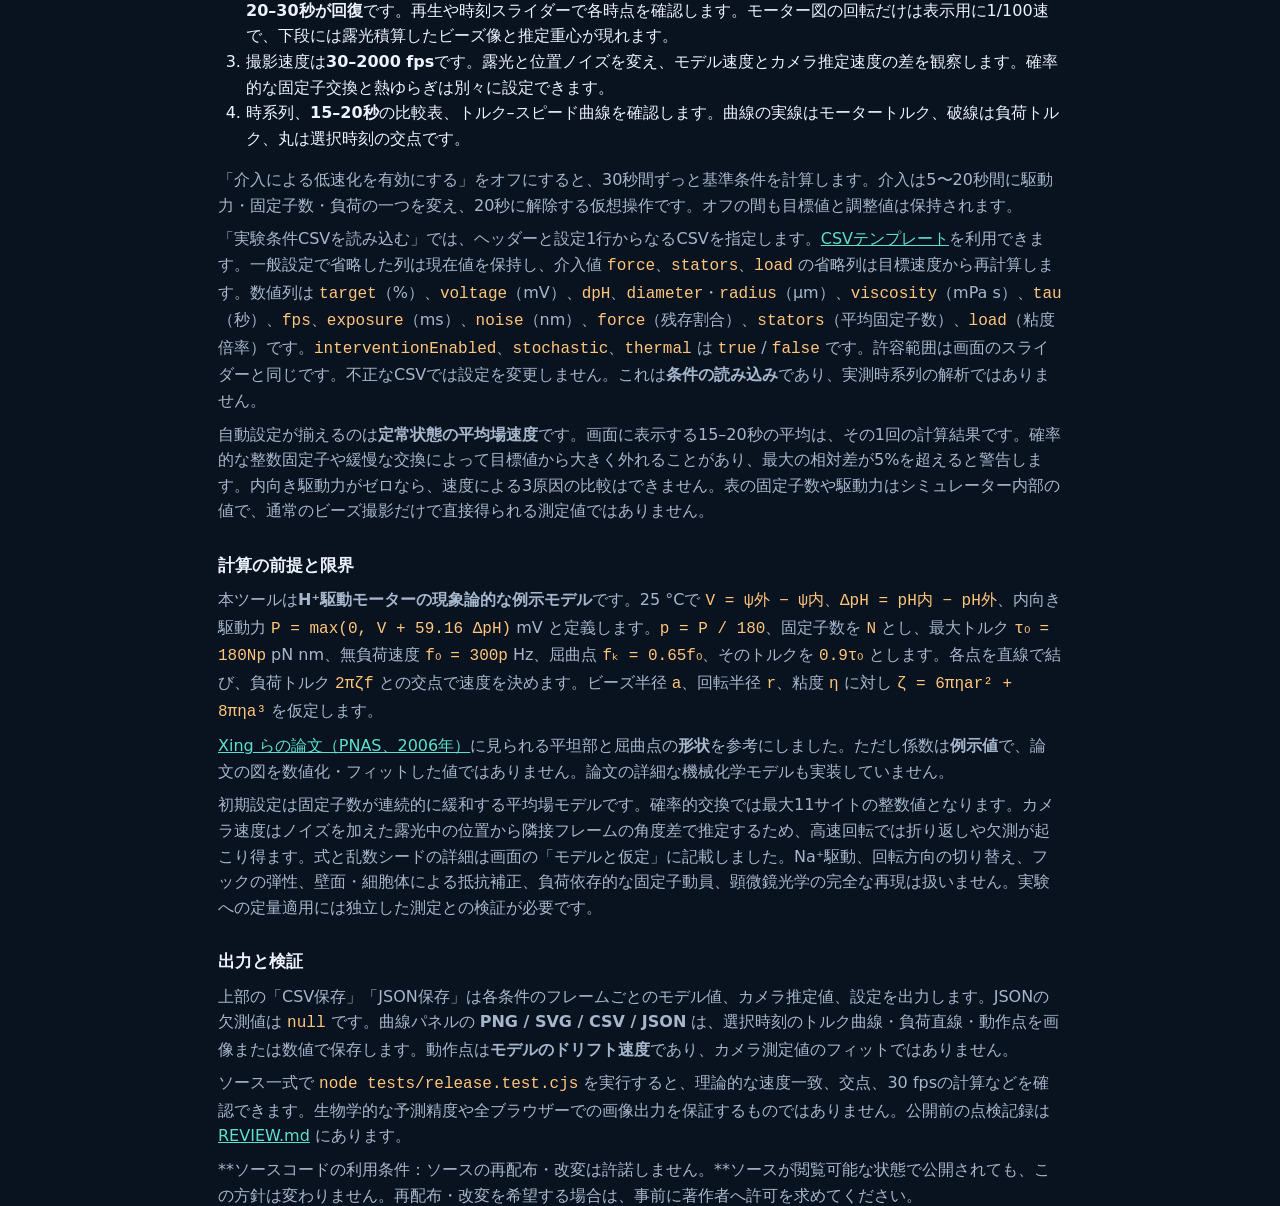
==== commit 0a5cb53d: "Add files via upload" ====
--- a/README.html
+++ b/README.html
@@ -1,4 +1,5 @@
 <!doctype html><html lang="en"><meta charset="utf-8"><meta name="viewport" content="width=device-width, initial-scale=1"><title>FlagellaScope README</title><link rel="stylesheet" href="style.css"><style>main{max-width:900px}article{overflow-wrap:anywhere}article p,article li{font-size:16px}article h2{margin-top:38px}article h3{margin-top:28px}article a{color:var(--green)}article code{color:var(--orange)}article ol,article ul{padding-left:28px}</style><main><p><a href="index.html">← FlagellaScope</a></p><article><h1>FlagellaScope — Bacterial Flagellar Rotation Measurement Simulator</h1>
+<p><strong>Version 1.0</strong></p>
 <p><strong>FlagellaScope</strong> is a browser-based virtual bead assay for comparing three different causes of flagellar motor slowdown: reduced proton motive force, fewer engaged stators, and increased viscous load. It demonstrates why the same measured speed does not identify a unique mechanism. The app is a research and teaching aid, <strong>not a diagnostic tool for experimental data</strong>.</p>
 <p>In a bead assay, a bead attached to a short flagellar segment is imaged to estimate the motor&#39;s rotation speed from its motion.</p>
 <p><a href="#english">English</a> · <a href="#%E6%97%A5%E6%9C%AC%E8%AA%9E">日本語</a></p>
@@ -32,6 +33,7 @@
 <p>Calculations and exports run locally in the browser. No account, server-side analysis, analytics, external runtime libraries, or data upload is used.</p>
 <p><strong>Source-code permissions:</strong> The author does not grant permission to redistribute or modify the source code. Making the source publicly viewable does not change this policy. Contact the author for permission before redistributing or modifying it.</p>
 <h2>日本語</h2>
+<p><strong>バージョン 1.0</strong></p>
 <p><strong>作成者：</strong> 森本 雄祐（Yusuke V. Morimoto）、九州工業大学 教授。</p>
 <h3>概要と操作方法</h3>
 <p>**FlagellaScope（バクテリアべん毛回転計測シミュレーター）**は、べん毛モーターの同じ速度低下を、<strong>H⁺駆動力の低下・固定子数の減少・粘性負荷の増加</strong>という異なる原因で再現する仮想ビーズ実験です。同じ回転速度だけから原因を一意に決められないことを、時系列・カメラ観察・トルク–スピード曲線で比較できます。**実験データから原因を診断するツールではありません。**ビーズアッセイでは、短いべん毛部分に付けたビーズの動きからモーターの回転速度を推定します。</p>
--- a/style.css
+++ b/style.css
@@ -5,3 +5,4 @@
 
 .header-actions{display:flex;align-items:center;gap:12px;flex-wrap:wrap}.header-actions a,.control-group a{color:var(--green)}.assay-note{max-width:760px;font-size:14px;margin:3px 0 0}.control-group input[type=file]{width:100%;max-width:100%;font-size:13px}.control-group input[type=file]::file-selector-button{font:inherit;color:var(--text);background:#18283d;border:1px solid var(--line);border-radius:8px;padding:6px;cursor:pointer}.control-group input:disabled{opacity:.45;cursor:not-allowed}#importStatus{overflow-wrap:anywhere}
 .header-actions{flex:0 0 auto;justify-content:flex-end;margin-left:auto}@media(max-width:620px){.header-actions{width:100%;justify-content:flex-end}}
+.version-tag{display:inline-block;vertical-align:middle;margin-left:8px;padding:1px 7px;border:1px solid var(--line);border-radius:6px;color:var(--green);font-size:13px;font-weight:600;letter-spacing:0}
